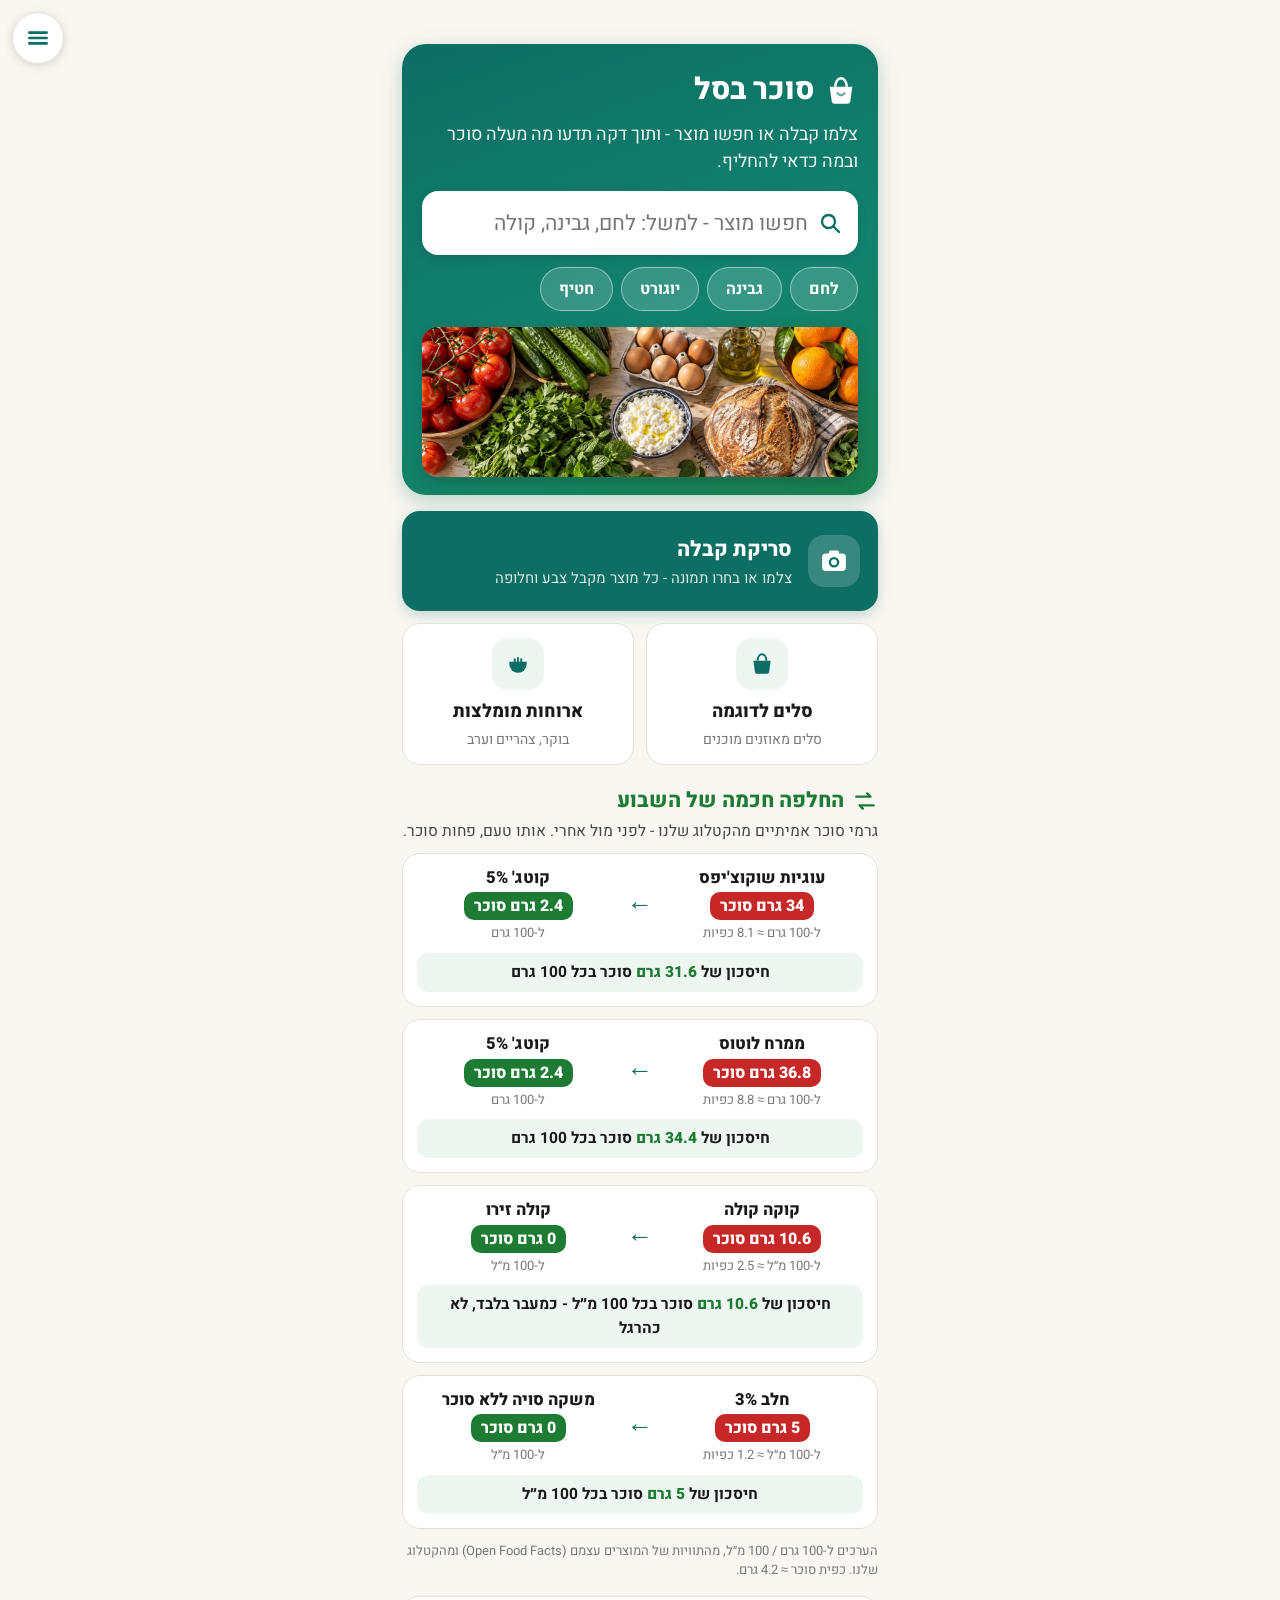
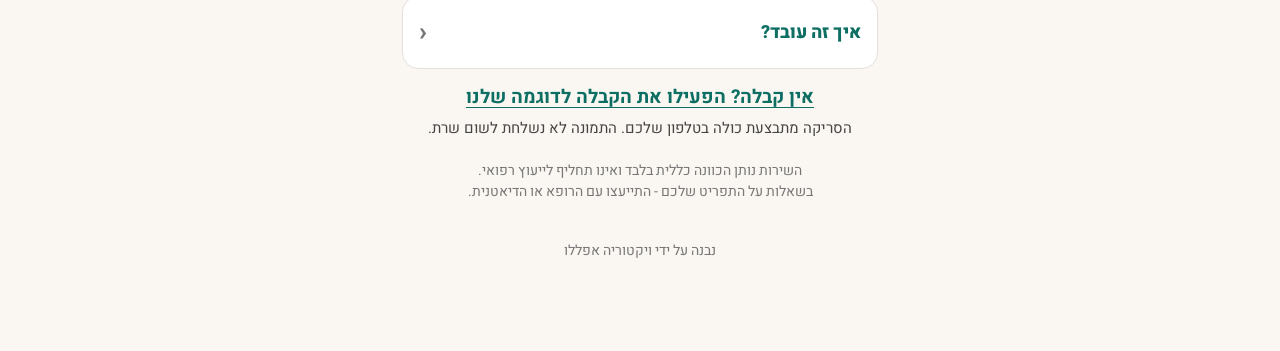
==== docs/index.html @ cdd631e5 "הרחבת קטגוריית יוגורט: 28 מוצרים חדשים, שדרוג 18 רשומות גנריות, תיקון הפניות חלופות גבינה" ====
<!DOCTYPE html>
<html lang="he" dir="rtl">
<head>
<meta charset="utf-8">
<meta name="viewport" content="width=device-width, initial-scale=1">
<title>סוכר בסל - צלמו קבלה, דעו מה אדום</title>
<meta name="description" content="מצלמים קבלה מהסופר וכל מוצר מקבל דירוג ירוק/צהוב/אדום לסוכרתיים, עם חלופות, מחירים ומקומות קנייה. הכוונה כללית - לא ייעוץ רפואי.">
<link rel="preconnect" href="https://fonts.googleapis.com">
<link rel="preconnect" href="https://fonts.gstatic.com" crossorigin>
<link href="https://fonts.googleapis.com/css2?family=Heebo:wght@400;500;700;800&display=swap" rel="stylesheet">
<link rel="stylesheet" href="styles.css?v=3">
</head><body>

<!-- ===== תפריט צד ===== -->
<button id="btnMenu" class="menu-fab" aria-label="פתיחת תפריט">
  <svg width="26" height="26" viewBox="0 0 24 24" fill="none"><path d="M4 7h16M4 12h16M4 17h16" stroke="#0D6E63" stroke-width="2.4" stroke-linecap="round"/></svg>
</button>
<div id="drawerOverlay" class="drawer-overlay" hidden></div>
<nav id="drawer" class="drawer" aria-label="תפריט" hidden>
  <div class="drawer-title">סוכר בסל</div>
  <a href="#" class="drawer-link" data-nav="home">
    <svg width="26" height="26" viewBox="0 0 24 24" fill="none"><rect x="2.5" y="6" width="19" height="14" rx="3" fill="#0D6E63"/><circle cx="12" cy="13" r="4.2" fill="#fff"/><circle cx="12" cy="13" r="2.4" fill="#0D6E63"/></svg>
    <span>סריקת קבלה<small>המסך הראשי</small></span>
  </a>
  <a href="#search" class="drawer-link" data-nav="search">
    <svg width="26" height="26" viewBox="0 0 24 24" fill="none"><circle cx="10.5" cy="10.5" r="6.5" stroke="#0D6E63" stroke-width="2.4"/><path d="M15.5 15.5 21 21" stroke="#0D6E63" stroke-width="2.4" stroke-linecap="round"/></svg>
    <span>חיפוש מוצר<small>כל 656 המוצרים, בלי קבלה</small></span>
  </a>
  <a href="#meals" class="drawer-link" data-nav="meals">
    <svg width="26" height="26" viewBox="0 0 24 24" fill="none"><path d="M4 10h16v2a8 8 0 0 1-16 0v-2z" fill="#0D6E63"/><path d="M9 10V7.5M12 10V6.5M15 10V7.5" stroke="#0D6E63" stroke-width="1.8" stroke-linecap="round"/></svg>
    <span>ארוחות מומלצות<small>בוקר, צהריים, ערב ונשנושים</small></span>
  </a>
  <a href="#baskets" class="drawer-link" data-nav="baskets">
    <svg width="26" height="26" viewBox="0 0 24 24" fill="none"><path d="M4 9h16l-1.5 10.5a2 2 0 0 1-2 1.5h-9a2 2 0 0 1-2-1.5L4 9z" fill="#0D6E63"/><path d="M8 9c0-3.5 1.8-6 4-6s4 2.5 4 6" stroke="#0D6E63" stroke-width="1.8" fill="none"/></svg>
    <span>סלים לדוגמה<small>סלים מאוזנים מוכנים</small></span>
  </a>
</nav>

<!-- ===== מסך בית ===== -->
<section id="view-home" class="view active">
  <div class="wrap">
    <div class="hero-b">
      <div class="logo logo-b"><svg width="34" height="34" viewBox="0 0 24 24" fill="none"><path d="M4 9h16l-1.5 10.5a2 2 0 0 1-2 1.5h-9a2 2 0 0 1-2-1.5L4 9z" fill="#fff"/><path d="M8 9c0-3.5 1.8-6 4-6s4 2.5 4 6" stroke="#fff" stroke-width="1.8" fill="none"/><path d="M9.5 13.5c.8 1 1.7 1.5 2.5 1.5s1.7-.5 2.5-1.5" stroke="rgba(13,110,99,.6)" stroke-width="1.6" fill="none" stroke-linecap="round"/></svg> סוכר בסל</div>
      <p class="tagline-b">צלמו קבלה או חפשו מוצר - ותוך דקה תדעו מה מעלה סוכר ובמה כדאי להחליף.</p>
      <div class="search-b">
        <svg width="24" height="24" viewBox="0 0 24 24" fill="none"><circle cx="10.5" cy="10.5" r="6.5" stroke="#0D6E63" stroke-width="2.4"/><path d="M15.5 15.5 21 21" stroke="#0D6E63" stroke-width="2.4" stroke-linecap="round"/></svg>
        <input class="home-search-input" data-home-search type="search" inputmode="search" autocomplete="off" placeholder="חפשו מוצר - למשל: לחם, גבינה, קולה" aria-label="חיפוש מוצר">
      </div>
      <div class="chips chips-b">
        <button class="chip-q" data-search-chip="לחם">לחם</button>
        <button class="chip-q" data-search-chip="גבינה">גבינה</button>
        <button class="chip-q" data-search-chip="יוגורט">יוגורט</button>
        <button class="chip-q" data-search-chip="חטיף">חטיף</button>
      </div>
          <img class="hero-photo" src="hero-food.jpg" alt="ירקות, פירות ומוצרים טריים על שולחן בהיר">
    </div>

    <div class="grid-c">
      <button id="btnCamera" class="cell-c cell-green cell-wide">
        <span class="cell-ic"><svg width="30" height="30" viewBox="0 0 24 24" fill="none"><rect x="2.5" y="6" width="19" height="14" rx="3" fill="#fff"/><circle cx="12" cy="13" r="4.2" fill="#0D6E63"/><circle cx="12" cy="13" r="2.4" fill="#fff"/><rect x="8" y="3.5" width="8" height="3.4" rx="1.2" fill="#fff"/></svg></span>
        <span class="cell-wide-txt"><b>סריקת קבלה</b><small>צלמו או בחרו תמונה - כל מוצר מקבל צבע וחלופה</small></span>
      </button>
      <input type="file" id="fileImage" accept="image/*" hidden>
      <a href="#baskets" class="cell-c">
        <span class="cell-ic cell-ic-soft"><svg width="26" height="26" viewBox="0 0 24 24" fill="none"><path d="M4 9h16l-1.5 10.5a2 2 0 0 1-2 1.5h-9a2 2 0 0 1-2-1.5L4 9z" fill="#0D6E63"/><path d="M8 9c0-3.5 1.8-6 4-6s4 2.5 4 6" stroke="#0D6E63" stroke-width="1.8" fill="none"/></svg></span>
        <b>סלים לדוגמה</b>
        <small>סלים מאוזנים מוכנים</small>
      </a>
      <a href="#meals" class="cell-c">
        <span class="cell-ic cell-ic-soft"><svg width="26" height="26" viewBox="0 0 24 24" fill="none"><path d="M4 10h16v2a8 8 0 0 1-16 0v-2z" fill="#0D6E63"/><path d="M9 10V7.5M12 10V6.5M15 10V7.5" stroke="#0D6E63" stroke-width="1.8" stroke-linecap="round"/></svg></span>
        <b>ארוחות מומלצות</b>
        <small>בוקר, צהריים וערב</small>
      </a>
    </div>


    <section class="sw-home" aria-label="החלפות חכמות">
      <div class="sw-home-head">
        <div class="sw-home-title">
          <svg width="26" height="26" viewBox="0 0 24 24" fill="none"><path d="M4 8h13l-3-3M20 16H7l3 3" stroke="#1E7B34" stroke-width="2.2" stroke-linecap="round" stroke-linejoin="round"/></svg>
          החלפה חכמה של השבוע
        </div>
        <p class="sw-home-sub">גרמי סוכר אמיתיים מהקטלוג שלנו - לפני מול אחרי. אותו טעם, פחות סוכר.</p>
      </div>
      <div id="homeSwapsList"></div>
      <p class="sw-home-src">הערכים ל-100 גרם / 100 מ״ל, מהתוויות של המוצרים עצמם (Open Food Facts) ומהקטלוג שלנו. כפית סוכר ≈ 4.2 גרם.</p>
    </section>

    <details class="how-c">
      <summary>איך זה עובד? <span class="how-chev">‹</span></summary>
      <div class="how-body">
        <div class="st-row"><span class="st-num">1</span><p>מצלמים את הקבלה מהסופר (או בוחרים תמונה מהגלריה)</p></div>
        <div class="st-row"><span class="st-num">2</span><p>כל מוצר מקבל צבע: ירוק, צהוב או אדום</p></div>
        <div class="st-row"><span class="st-num">3</span><p>לכל מוצר אדום - חלופה בריאה, המחיר ואיפה קונים</p></div>
        <button id="btnPdf" class="pdf-link">אפשר גם להעלות קבלה כקובץ PDF</button>
        <input type="file" id="filePdf" accept="application/pdf" hidden>
      </div>
    </details>

    <div class="basket-link"><a href="#" id="btnSample">אין קבלה? הפעילו את הקבלה לדוגמה שלנו</a></div>
    <p class="privacy">הסריקה מתבצעת כולה בטלפון שלכם. התמונה לא נשלחת לשום שרת.</p>
    <p class="disclaimer">השירות נותן הכוונה כללית בלבד ואינו תחליף לייעוץ רפואי.<br>בשאלות על התפריט שלכם - התייעצו עם הרופא או הדיאטנית.</p>
  </div>
</section>

<!-- ===== מסך סריקה ===== -->
<section id="view-scan" class="view">
  <div class="topbar">סוכר בסל</div>
  <div class="scan-box">
    <div class="spinner" id="spinner"></div>
    <p id="scanStatus" class="scan-status">מתכוננים...</p>
  </div>
</section>

<!-- ===== מסך תוצאות ===== -->
<section id="view-results" class="view">
  <div class="topbar">
    <svg width="26" height="26" viewBox="0 0 24 24" fill="none"><rect x="5" y="2.5" width="14" height="19" rx="2" fill="#fff"/><line x1="8.5" y1="7.5" x2="15.5" y2="7.5" stroke="#0D6E63" stroke-width="1.6" stroke-linecap="round"/><line x1="8.5" y1="11" x2="15.5" y2="11" stroke="#0D6E63" stroke-width="1.6" stroke-linecap="round"/><line x1="8.5" y1="14.5" x2="13" y2="14.5" stroke="#0D6E63" stroke-width="1.6" stroke-linecap="round"/></svg>
    הסל שלכם בדקה
  </div>
  <div id="scanQuality"></div><div class="summary" id="summaryChips"></div>
  <div class="list" id="resultsList"></div>
  <div class="quotas" id="quotas"></div>
  <div class="list-pad"></div>
  <div class="sticky">
    <button class="share" id="btnShare">
      <svg width="24" height="24" viewBox="0 0 24 24" fill="none"><path d="M12 2.5a9.5 9.5 0 0 0-8.2 14.3L2.5 21.5l4.9-1.3A9.5 9.5 0 1 0 12 2.5z" fill="#fff"/><path d="M8.8 7.8c.3 0 .5.1.7.5l.9 2c.1.3.1.6-.1.8l-.6.7c-.1.2-.2.4 0 .6.5.9 1.7 2 2.7 2.5.2.1.4.1.6-.1l.7-.7c.2-.2.5-.2.8-.1l2 1c.4.2.5.4.5.6 0 1.2-1 2.1-2 2.1-3.6 0-8.2-4.4-8.2-8 0-1 .9-2 2-1.9z" fill="#1E7B34"/></svg>
      שלחו את ההחלפות לוואטסאפ
    </button>
    <button class="ghost" id="btnAgain">סרקו קבלה נוספת</button>
    <div class="mini-disc">הכוונה כללית - לא ייעוץ רפואי</div>
  </div>
</section>

<!-- ===== מסך חיפוש מוצר ===== -->
<section id="view-search" class="view">
  <div class="topbar">
    <svg width="26" height="26" viewBox="0 0 24 24" fill="none"><circle cx="10.5" cy="10.5" r="6.5" stroke="#fff" stroke-width="2.4"/><path d="M15.5 15.5 21 21" stroke="#fff" stroke-width="2.4" stroke-linecap="round"/></svg>
    חיפוש מוצר
  </div>
  <p class="baskets-intro">חפשו כל מוצר מהקטלוג המלא שלנו - 684 מוצרים - בלי צורך בקבלה. לחיצה על מוצר מציגה את הכל: ערכים תזונתיים, תוויות אדומות, מדד גליקמי, כפיות סוכר וחלופות מדורגות.</p>
  <div class="search-box">
    <input id="searchInput" class="search-input" type="search" inputmode="search" autocomplete="off" placeholder="כתבו שם מוצר, למשל: קולה, לחם, גבינה..." aria-label="חיפוש מוצר">
  </div>
  <div id="searchHint" class="search-hint"></div>
  <div class="list" id="searchResults"></div>
  <div id="searchCard" class="list"></div>
  <div class="list-pad"></div>
  <div class="sticky">
    <button class="ghost" id="btnHomeSearch">חזרה למסך הראשי</button>
    <div class="mini-disc">הכוונה כללית - לא ייעוץ רפואי</div>
  </div>
</section>

<!-- ===== מסך סלים לדוגמה ===== -->
<section id="view-baskets" class="view">
  <div class="topbar">
    <svg width="26" height="26" viewBox="0 0 24 24" fill="none"><path d="M4 9h16l-1.5 10.5a2 2 0 0 1-2 1.5h-9a2 2 0 0 1-2-1.5L4 9z" fill="#fff"/><path d="M8 9c0-3.5 1.8-6 4-6s4 2.5 4 6" stroke="#fff" stroke-width="1.8" fill="none"/></svg>
    סלים לדוגמה
  </div>
  <p class="baskets-intro">סלים מוכנים ומאוזנים לסוכרתיים - עם רשימת מצרכים, מחיר אמיתי לכל רכיב מתומחר, ומחיר למנה.</p>
  <div id="basketsList"></div>
  <div class="list-pad"></div>
  <div class="sticky">
    <button class="ghost" id="btnHome">חזרה למסך הראשי</button>
    <div class="mini-disc">הכוונה כללית - לא ייעוץ רפואי</div>
  </div>
</section>

<!-- ===== מסך ארוחות מומלצות ===== -->
<section id="view-meals" class="view">
  <div class="topbar">
    <svg width="26" height="26" viewBox="0 0 24 24" fill="none"><path d="M4 10h16v2a8 8 0 0 1-16 0v-2z" fill="#fff"/><path d="M9 10V7.5M12 10V6.5M15 10V7.5" stroke="#fff" stroke-width="1.8" stroke-linecap="round"/></svg>
    ארוחות מומלצות
  </div>
  <p class="baskets-intro">ארוחות מאוזנות לסוכרתיים, מורכבות רק ממוצרים בדירוג ירוק בקטלוג שלנו - חלבון, סיבים ומדד גליקמי נמוך. המחיר לכל רכיב מחושב יחסית לכמות במנה (למשל 2 ביצים מתוך 18) מתוך מחיר האריזה היומי.</p>
  <div id="profileBox"></div>
  <div id="mealsList"></div>
  <div class="list-pad"></div>
  <div class="sticky">
    <button class="ghost" id="btnHomeMeals">חזרה למסך הראשי</button>
    <div class="mini-disc">הכוונה כללית - לא ייעוץ רפואי</div>
  </div>
</section>

<footer class="credit">נבנה על ידי ויקטוריה אפללו</footer>
<script src="app.js?v=10"></script>
</body>
</html>
---- docs/styles.css ----
/* סוכר בסל - שפת עיצוב לקהל 50-75: גופן גדול, ניגודיות גבוהה, פעולה אחת ברורה */
* { margin:0; padding:0; box-sizing:border-box; }
:root {
  --bg:#FAF7F2; --ink:#1A1A1A; --ink2:#444; --ink3:#777;
  --primary:#0D6E63; --green:#1E7B34; --amber:#B45309; --red:#C62828;
  --card:#fff; --line:#E5E0D8; --soft-green:#EDF6F0; --soft-head:#F2EDE4;
}
body { font-family:'Heebo', Arial, sans-serif; background:var(--bg); color:var(--ink); font-size:18px; line-height:1.5; }
.view { display:none; min-height:100dvh; }
.view.active { display:block; }
.wrap { max-width:520px; margin:0 auto; padding:28px 22px 24px; display:flex; flex-direction:column; min-height:100dvh; }
.logo { font-size:30px; font-weight:800; color:var(--primary); display:flex; align-items:center; gap:10px; }
.tagline { font-size:19px; color:var(--ink2); margin-top:8px; line-height:1.5; }
.hero { flex:1; display:flex; flex-direction:column; justify-content:center; gap:16px; padding:22px 0; }
button { cursor:pointer; }
.cta-main { background:var(--primary); color:#fff; border:none; border-radius:16px; min-height:76px; font-size:24px; font-weight:800; font-family:inherit; display:flex; align-items:center; justify-content:center; gap:12px; width:100%; }
.cta-sub { background:#fff; color:var(--primary); border:2.5px solid var(--primary); border-radius:16px; min-height:64px; font-size:20px; font-weight:700; font-family:inherit; width:100%; }
.steps { background:var(--card); border:1.5px solid var(--line); border-radius:16px; padding:18px 18px 6px; margin-top:6px; }
.step { display:flex; align-items:center; gap:14px; margin-bottom:16px; }
.num { flex:none; width:40px; height:40px; border-radius:50%; background:var(--primary); color:#fff; font-size:20px; font-weight:800; display:flex; align-items:center; justify-content:center; }
.step p { font-size:18px; font-weight:500; line-height:1.4; }
.basket-link { margin-top:14px; text-align:center; }
.basket-link a { color:var(--primary); font-size:19px; font-weight:700; text-decoration:underline; text-underline-offset:4px; }
.privacy { text-align:center; font-size:15px; color:var(--ink2); margin-top:6px; }
.disclaimer { margin-top:auto; padding-top:20px; font-size:14px; color:var(--ink3); text-align:center; line-height:1.5; }
.credit { text-align:center; font-size:14px; color:var(--ink3); padding:14px 0 90px; }

/* topbar */
.topbar { background:var(--primary); color:#fff; padding:16px 20px; font-size:22px; font-weight:800; display:flex; align-items:center; gap:10px; position:sticky; top:0; z-index:5; }

/* scan */
.scan-box { max-width:520px; margin:60px auto; padding:0 22px; text-align:center; }
.spinner { width:56px; height:56px; border:6px solid var(--line); border-top-color:var(--primary); border-radius:50%; margin:0 auto 18px; animation:spin 1s linear infinite; }
.spinner.hidden { display:none; }
@keyframes spin { to { transform:rotate(360deg); } }
.scan-status { font-size:20px; font-weight:700; color:var(--ink2); line-height:1.6; }

/* results */
.summary { display:flex; gap:8px; padding:14px 16px 4px; max-width:520px; margin:0 auto; }
.chip { flex:1; border-radius:12px; padding:10px 4px; text-align:center; font-weight:800; font-size:17px; color:#fff; }
.chip small { display:block; font-size:14px; font-weight:500; margin-top:2px; }
.chip.g { background:var(--green); } .chip.y { background:var(--amber); } .chip.r { background:var(--red); }
.list { padding:10px 14px 0; max-width:520px; margin:0 auto; }
.list-pad { height:150px; }
.item { background:var(--card); border:1.5px solid var(--line); border-radius:14px; padding:14px; margin-bottom:10px; }
.item-head { display:flex; align-items:center; gap:10px; }
.badge { flex:none; width:34px; height:34px; border-radius:50%; display:flex; align-items:center; justify-content:center; font-size:18px; color:#fff; font-weight:800; }
.badge.g { background:var(--green); } .badge.y { background:var(--amber); } .badge.r { background:var(--red); } .badge.n { background:var(--ink3); }
.name { font-size:19px; font-weight:700; flex:1; }
.why { font-size:16px; color:var(--ink2); line-height:1.5; margin-top:6px; padding-right:44px; }
.est { display:inline-block; font-size:13px; color:var(--ink3); border:1px solid var(--line); border-radius:8px; padding:1px 8px; margin-right:8px; }
.swap { background:var(--soft-green); border:1.5px solid var(--green); border-radius:12px; margin-top:10px; padding:12px; }
.swap-title { font-size:17px; font-weight:800; color:var(--green); display:flex; align-items:center; gap:7px; }
.swap-body { font-size:16px; line-height:1.55; margin-top:6px; }
.swap-body b { font-weight:800; }
.where { font-size:15px; color:var(--ink2); margin-top:2px; }
.unmatched { background:var(--card); border:1.5px dashed var(--line); border-radius:14px; padding:14px; margin-bottom:10px; font-size:16px; color:var(--ink2); }
.unmatched summary { font-weight:700; cursor:pointer; font-size:17px; }

/* quotas */
.quotas { max-width:520px; margin:6px auto 0; padding:0 14px; }
.quotas h2 { font-size:20px; font-weight:800; margin:10px 0; }
.quota { background:var(--card); border:1.5px solid var(--line); border-radius:14px; padding:12px 14px; margin-bottom:10px; }
.quota .q-title { font-size:17px; font-weight:800; }
.quota .q-val { font-size:17px; color:var(--primary); font-weight:700; margin-top:2px; }
.quota .q-src { font-size:13px; color:var(--ink3); margin-top:2px; }
.quotas .q-note { font-size:14px; color:var(--ink3); margin-top:4px; }

/* sticky */
.sticky { position:fixed; bottom:0; right:0; left:0; max-width:520px; margin:0 auto; background:var(--bg); padding:12px 14px; border-top:1.5px solid var(--line); z-index:10; }
.share { background:var(--green); color:#fff; border:none; border-radius:14px; min-height:60px; width:100%; font-size:20px; font-weight:800; font-family:inherit; display:flex; align-items:center; justify-content:center; gap:10px; }
.ghost { background:none; border:none; color:var(--primary); font-size:17px; font-weight:700; font-family:inherit; width:100%; min-height:48px; margin-top:4px; text-decoration:underline; text-underline-offset:3px; }
.mini-disc { text-align:center; font-size:13px; color:var(--ink3); margin-top:6px; }

/* baskets */
.baskets-intro { max-width:520px; margin:0 auto; padding:14px 16px 0; font-size:17px; color:var(--ink2); line-height:1.55; }
#basketsList { padding:10px 14px 0; max-width:520px; margin:0 auto; }
.basket { background:var(--card); border:1.5px solid var(--line); border-radius:14px; margin-bottom:12px; overflow:hidden; }
.basket-head { width:100%; background:none; border:none; font-family:inherit; display:flex; align-items:center; gap:12px; padding:16px 14px; text-align:right; min-height:64px; }
.basket-head .b-title { flex:1; }
.basket-head .b-title b { font-size:19px; font-weight:800; display:block; }
.basket-head .b-title span { font-size:15px; color:var(--ink2); }
.basket-head .chev { font-size:22px; color:var(--ink3); transition:transform .15s; }
.basket.open .chev { transform:rotate(180deg); }
.basket-body { display:none; padding:0 14px 14px; }
.basket.open .basket-body { display:block; }
.b-table { border:1.5px solid var(--line); border-radius:12px; overflow:hidden; margin-top:6px; }
.b-row { display:flex; justify-content:space-between; gap:8px; padding:10px 12px; font-size:16px; border-bottom:1px solid #EFEAE2; }
.b-row:last-child { border-bottom:none; }
.b-row .p { font-weight:700; white-space:nowrap; }
.b-row.head { background:var(--soft-head); font-weight:800; font-size:15px; color:var(--primary); }
.b-row.free .p { font-weight:400; color:var(--ink3); font-size:14px; }
.b-row.total { background:var(--soft-green); font-weight:800; font-size:17px; }
.b-chains { margin-top:10px; border:1.5px solid var(--line); border-radius:12px; padding:10px 12px; }
.b-chains h3 { font-size:16px; font-weight:800; margin-bottom:6px; }
.b-chain-row { display:flex; justify-content:space-between; font-size:16px; padding:4px 0; }
.b-chain-row.best { color:var(--green); font-weight:800; }
.b-share { margin-top:10px; width:100%; background:var(--primary); color:#fff; border:none; border-radius:12px; min-height:52px; font-size:18px; font-weight:800; font-family:inherit; }
.b-note { font-size:13px; color:var(--ink3); margin-top:8px; }

/* תמונות מוצרים */
.pimg { width:54px; height:54px; object-fit:contain; border-radius:10px; background:#fff; border:1px solid var(--line); flex-shrink:0; }
.swap-body { display:flex; align-items:center; gap:10px; }
.swap-body .swap-img { width:48px; height:48px; }
.swap-body .swap-txt { flex:1; }

/* תפריט צד */
.menu-fab { position:fixed; top:12px; left:12px; z-index:60; width:52px; height:52px; border-radius:50%; background:#fff; border:1.5px solid var(--line); box-shadow:0 2px 10px rgba(0,0,0,.14); display:flex; align-items:center; justify-content:center; }
.drawer-overlay { position:fixed; inset:0; background:rgba(0,0,0,.35); z-index:70; }
.drawer { position:fixed; top:0; right:0; bottom:0; width:min(80vw,330px); background:var(--card); z-index:80; box-shadow:-4px 0 18px rgba(0,0,0,.18); padding:14px 0; overflow-y:auto; }
.drawer-title { font-size:22px; font-weight:800; color:var(--primary); padding:10px 22px 14px; border-bottom:1.5px solid var(--line); margin-bottom:8px; }
.drawer-link { display:flex; align-items:center; gap:14px; min-height:56px; padding:8px 22px; font-size:19px; font-weight:700; color:var(--ink); text-decoration:none; }
.drawer-link:active, .drawer-link:hover { background:var(--soft-green); }
.drawer-link span { display:flex; flex-direction:column; line-height:1.3; }
.drawer-link small { font-size:14px; font-weight:500; color:var(--ink3); }
.drawer-link svg { flex:none; }

/* ארוחות מומלצות */
.meal-slot { font-size:21px; font-weight:800; color:var(--primary); margin:20px 0 10px; padding:0 4px; }
.meal-card { background:var(--card); border:1.5px solid var(--line); border-radius:14px; padding:14px; margin-bottom:12px; }
.meal-head { display:flex; align-items:center; justify-content:space-between; gap:10px; }
.meal-name { font-size:19px; font-weight:800; }
.meal-total { font-size:19px; font-weight:800; color:var(--green); white-space:nowrap; }
.meal-note { font-size:15px; color:var(--ink3); margin:4px 0 10px; line-height:1.45; }
.meal-items { display:flex; flex-direction:column; gap:8px; }
.meal-item { display:flex; align-items:center; gap:10px; font-size:16.5px; }
.meal-item .mi-img { width:42px; height:42px; object-fit:contain; border-radius:8px; background:#fff; border:1px solid var(--line); flex:none; }
.meal-item .mi-name { flex:1; }
.meal-item .mi-price { font-weight:700; white-space:nowrap; }
.meal-badge { display:inline-flex; align-items:center; gap:6px; background:var(--soft-green); color:var(--green); border-radius:10px; font-size:13.5px; font-weight:700; padding:3px 10px; margin-top:10px; }

/* פרופיל תזונתי */
.profile-card { background:var(--card); border:1.5px solid var(--line); border-radius:14px; padding:16px; margin-bottom:16px; }
.profile-card h2 { font-size:20px; font-weight:800; color:var(--primary); margin-bottom:6px; }
.profile-card .p-sub { font-size:15px; color:var(--ink3); margin-bottom:12px; line-height:1.45; }
.p-field { margin-bottom:14px; }
.p-label { display:block; font-size:17px; font-weight:700; margin-bottom:8px; }
.p-chips { display:flex; gap:10px; }
.p-chip { flex:1; min-height:52px; border:2px solid var(--line); border-radius:12px; background:#fff; font-size:17px; font-weight:700; font-family:inherit; color:var(--ink2); }
.p-chip.on { border-color:var(--primary); color:var(--primary); background:var(--soft-green); }
.p-weight { display:flex; align-items:center; gap:10px; }
.p-weight input { width:110px; min-height:52px; font-size:20px; font-weight:700; text-align:center; border:2px solid var(--line); border-radius:12px; font-family:inherit; }
.p-weight span { font-size:17px; color:var(--ink2); }
.p-save { width:100%; min-height:56px; background:var(--primary); color:#fff; border:none; border-radius:14px; font-size:19px; font-weight:800; font-family:inherit; }
.p-targets { display:flex; flex-direction:column; gap:8px; margin-top:4px; }
.p-target { display:flex; align-items:center; gap:10px; font-size:17px; }
.p-target b { font-weight:800; color:var(--primary); }
.p-target .t-dot { width:10px; height:10px; border-radius:50%; background:var(--primary); flex:none; }
.p-ckd { font-size:14px; color:var(--amber); font-weight:700; margin-top:10px; line-height:1.4; }
.p-edit { margin-top:10px; background:none; border:none; color:var(--primary); font-size:16px; font-weight:700; text-decoration:underline; font-family:inherit; min-height:44px; }
.p-sources { margin-top:12px; font-size:14px; color:var(--ink3); }
.p-sources summary { font-weight:700; color:var(--primary); min-height:44px; display:flex; align-items:center; }
.p-sources li { margin-bottom:8px; line-height:1.45; }
.p-sources a { color:var(--primary); word-break:break-all; }
.mi-qty { display:block; font-size:13.5px; color:var(--ink3); font-weight:500; }
.meal-macros { display:flex; flex-wrap:wrap; gap:8px; margin:10px 0; }
.meal-macros .macro { background:var(--soft-head); border-radius:10px; font-size:14px; font-weight:700; color:var(--ink2); padding:4px 10px; }
.meal-macros .macro.target { background:var(--soft-green); color:var(--green); }
.meal-macros .macro.target.ok { background:#DFF0E4; }
.chip.total-chip { background:#0D6E63; color:#fff; }
.chip.total-chip small { color:rgba(255,255,255,.85); }
.quality-note { background:#FDF3E3; border:1.5px solid #E0A93E; color:#7A5410; border-radius:12px; padding:12px 16px; font-size:16px; line-height:1.5; margin:8px 0 12px; }

/* ===== ערכים תזונתיים + דירוג חלופות (ספט׳ 2026) ===== */
.nutri { background:#fff; border:1.5px solid var(--line); border-radius:12px; margin-top:10px; padding:10px 12px; }
.nutri-gi { margin-bottom:8px; }
.gi-chip { display:inline-block; border-radius:10px; font-size:15px; font-weight:800; padding:4px 12px; color:#fff; }
.gi-chip.g { background:var(--green); } .gi-chip.y { background:var(--amber); } .gi-chip.r { background:var(--red); }
.ngrid { display:grid; grid-template-columns:repeat(auto-fill, minmax(82px, 1fr)); gap:6px; }
.ncell { background:var(--bg, #FAF7F2); border-radius:10px; text-align:center; padding:7px 2px; }
.ncell b { display:block; font-size:17px; }
.ncell small { font-size:12.5px; color:var(--ink3); }
.ncell.r { background:#FDECEA; } .ncell.r b { color:var(--red); }
.portion { margin-top:8px; font-size:16px; font-weight:700; color:var(--ink); }
.moh { margin-top:8px; display:flex; flex-wrap:wrap; align-items:center; gap:6px; }
.moh-chip { border-radius:10px; font-size:14.5px; font-weight:800; padding:4px 10px; }
.moh-chip.red { background:var(--red); color:#fff; }
.moh-chip.ok { background:var(--soft-green); color:var(--green); border:1.5px solid var(--green); }
.moh-src { font-size:12.5px; color:var(--ink3); }
.nutri-src { margin-top:6px; font-size:12.5px; color:var(--ink3); }
.swap-why { margin:4px 0 2px; display:flex; flex-direction:column; gap:3px; }
.sw-pro { font-size:14.5px; font-weight:700; color:var(--green); }
.sw-con { font-size:14.5px; font-weight:700; color:var(--amber); }
.sw-note { font-size:14px; color:var(--ink3); }
.how { margin-top:14px; background:#fff; border:1.5px solid var(--line); border-radius:12px; padding:10px 12px; }
.how summary { font-size:16px; font-weight:800; cursor:pointer; color:var(--primary); }
.how-list { margin:10px 0 0; padding-right:18px; font-size:14.5px; line-height:1.6; color:var(--ink2); }
.how-list li { margin-bottom:6px; }
.how-links { margin-top:8px; font-size:13.5px; line-height:1.9; }
.how-links a { color:var(--primary); }

/* ===== חיפוש מוצר ===== */
.search-box { max-width:520px; margin:0 auto; padding:4px 14px 2px; }
.search-input { width:100%; font-family:inherit; font-size:20px; padding:16px 18px; border:2px solid var(--line); border-radius:16px; background:#fff; color:var(--ink); }
.search-input:focus { outline:3px solid rgba(13,110,99,.3); border-color:var(--primary); }
.search-hint { max-width:520px; margin:0 auto; padding:8px 20px 2px; color:var(--ink3); font-size:15px; min-height:24px; }
.search-row { display:flex; align-items:center; gap:10px; width:100%; text-align:right; background:var(--card); border:1.5px solid var(--line); border-radius:14px; padding:12px 14px; margin-bottom:8px; font-family:inherit; font-size:18px; color:var(--ink); }
.search-row:active { background:var(--soft-head); }
.search-row .sr-name { flex:1; font-weight:600; }
.search-row .est { margin-right:0; }
.search-back { background:none; border:none; color:var(--primary); font-family:inherit; font-size:17px; font-weight:700; text-decoration:underline; text-underline-offset:4px; padding:4px 0; }

/* ===== עיצוב בית - אפשרות משולבת: הגיבור הירוק של ב׳ + לוח הפעולות של ג׳ ===== */
.hero-b { background:linear-gradient(160deg, #0D6E63 0%, #12836F 60%, #1E7B34 130%); border-radius:24px; padding:24px 20px 18px; margin-top:16px; box-shadow:0 6px 20px rgba(13,110,99,.28); }
.logo-b { color:#fff; }
.tagline-b { font-size:18px; color:rgba(255,255,255,.92); margin-top:8px; line-height:1.5; }
.search-b { margin-top:16px; background:#fff; border-radius:16px; padding:6px 16px; display:flex; align-items:center; gap:10px; box-shadow:0 3px 10px rgba(0,0,0,.12); }
.search-b svg { flex:none; }
.search-b .home-search-input { flex:1; min-width:0; border:none; font-family:inherit; font-size:21px; color:var(--ink); background:transparent; min-height:52px; }
.search-b .home-search-input:focus { outline:none; }
.chips { display:flex; gap:8px; margin-top:12px; flex-wrap:wrap; }
.chip-q { border-radius:999px; padding:8px 18px; font-family:inherit; font-size:16px; font-weight:700; min-height:44px; }
.chips-b .chip-q { border:1.5px solid rgba(255,255,255,.45); background:rgba(255,255,255,.16); color:#fff; }
.grid-c { display:grid; grid-template-columns:1fr 1fr; gap:12px; margin-top:16px; }
.cell-c { background:#fff; border:1.5px solid var(--line); border-radius:18px; min-height:128px; display:flex; flex-direction:column; align-items:center; justify-content:center; gap:4px; font-family:inherit; text-decoration:none; color:var(--ink); padding:14px 10px; }
.cell-c b { font-size:18px; font-weight:800; }
.cell-c small { font-size:14px; color:var(--ink3); text-align:center; }
.cell-ic { width:52px; height:52px; border-radius:16px; display:flex; align-items:center; justify-content:center; margin-bottom:4px; flex:none; }
.cell-ic-soft { background:var(--soft-green); }
.cell-green { background:var(--primary); border:none; box-shadow:0 4px 14px rgba(13,110,99,.24); }
.cell-green .cell-ic { background:rgba(255,255,255,.18); margin-bottom:0; }
.cell-green b { color:#fff; }
.cell-green small { color:rgba(255,255,255,.85); text-align:right; }
.cell-wide { grid-column:1 / -1; min-height:100px; flex-direction:row; justify-content:flex-start; gap:16px; padding:16px 18px; text-align:right; }
.cell-wide-txt { display:flex; flex-direction:column; gap:2px; }
.cell-wide-txt b { font-size:21px; }
.cell-wide-txt small { font-size:15px; }
.how-c { margin-top:16px; background:#fff; border:1.5px solid var(--line); border-radius:16px; }
.how-c summary { list-style:none; display:flex; align-items:center; justify-content:space-between; padding:16px; font-size:18px; font-weight:800; color:var(--primary); cursor:pointer; min-height:56px; }
.how-c summary::-webkit-details-marker { display:none; }
.how-chev { font-size:26px; color:var(--ink3); transition:transform .15s; }
.how-c[open] .how-chev { transform:rotate(-90deg); }
.how-body { padding:0 16px 14px; }
.st-row { display:flex; align-items:center; gap:12px; margin-bottom:12px; }
.st-row p { font-size:16.5px; font-weight:500; line-height:1.4; }
.st-num { flex:none; width:32px; height:32px; border-radius:50%; background:var(--soft-green); color:var(--primary); font-size:16px; font-weight:800; display:flex; align-items:center; justify-content:center; }
.pdf-link { display:block; margin:4px auto 0; background:none; border:none; color:var(--primary); font-family:inherit; font-size:16px; font-weight:700; text-decoration:underline; text-underline-offset:4px; min-height:44px; }

/* ===== מסך בית: תמונת גיבור חמה + החלפה חכמה של השבוע ===== */
.hero-photo { margin-top:16px; width:100%; height:150px; object-fit:cover; border-radius:16px; box-shadow:0 4px 14px rgba(0,0,0,.18); display:block; }
.sw-home { margin-top:20px; }
.sw-home-head { margin-bottom:10px; }
.sw-home-title { display:flex; align-items:center; gap:8px; font-size:21px; font-weight:800; color:var(--green); }
.sw-home-sub { font-size:15.5px; color:var(--ink2); margin-top:4px; line-height:1.45; }
.sw-card { background:#fff; border:1.5px solid var(--line); border-radius:18px; padding:14px; margin-bottom:12px; }
.sw-sides { display:flex; align-items:center; gap:8px; }
.sw-side { flex:1; display:flex; flex-direction:column; align-items:center; text-align:center; gap:3px; }
.sw-side img { width:64px; height:64px; object-fit:contain; border-radius:12px; background:#fff; border:1px solid var(--line); }
.sw-side b { font-size:16.5px; font-weight:800; line-height:1.3; }
.sw-g { font-size:16px; font-weight:800; border-radius:10px; padding:2px 10px; color:#fff; }
.sw-g.r { background:var(--red); }
.sw-g.g { background:var(--green); }
.sw-side small { font-size:13px; color:var(--ink3); }
.sw-arrow { font-size:26px; font-weight:800; color:var(--primary); flex:none; }
.sw-save { margin-top:10px; background:var(--soft-green); border-radius:12px; padding:8px 12px; font-size:15.5px; font-weight:700; color:var(--ink); text-align:center; }
.sw-save b { color:var(--green); font-weight:800; }
.sw-home-src { font-size:13px; color:var(--ink3); line-height:1.5; margin-top:2px; }
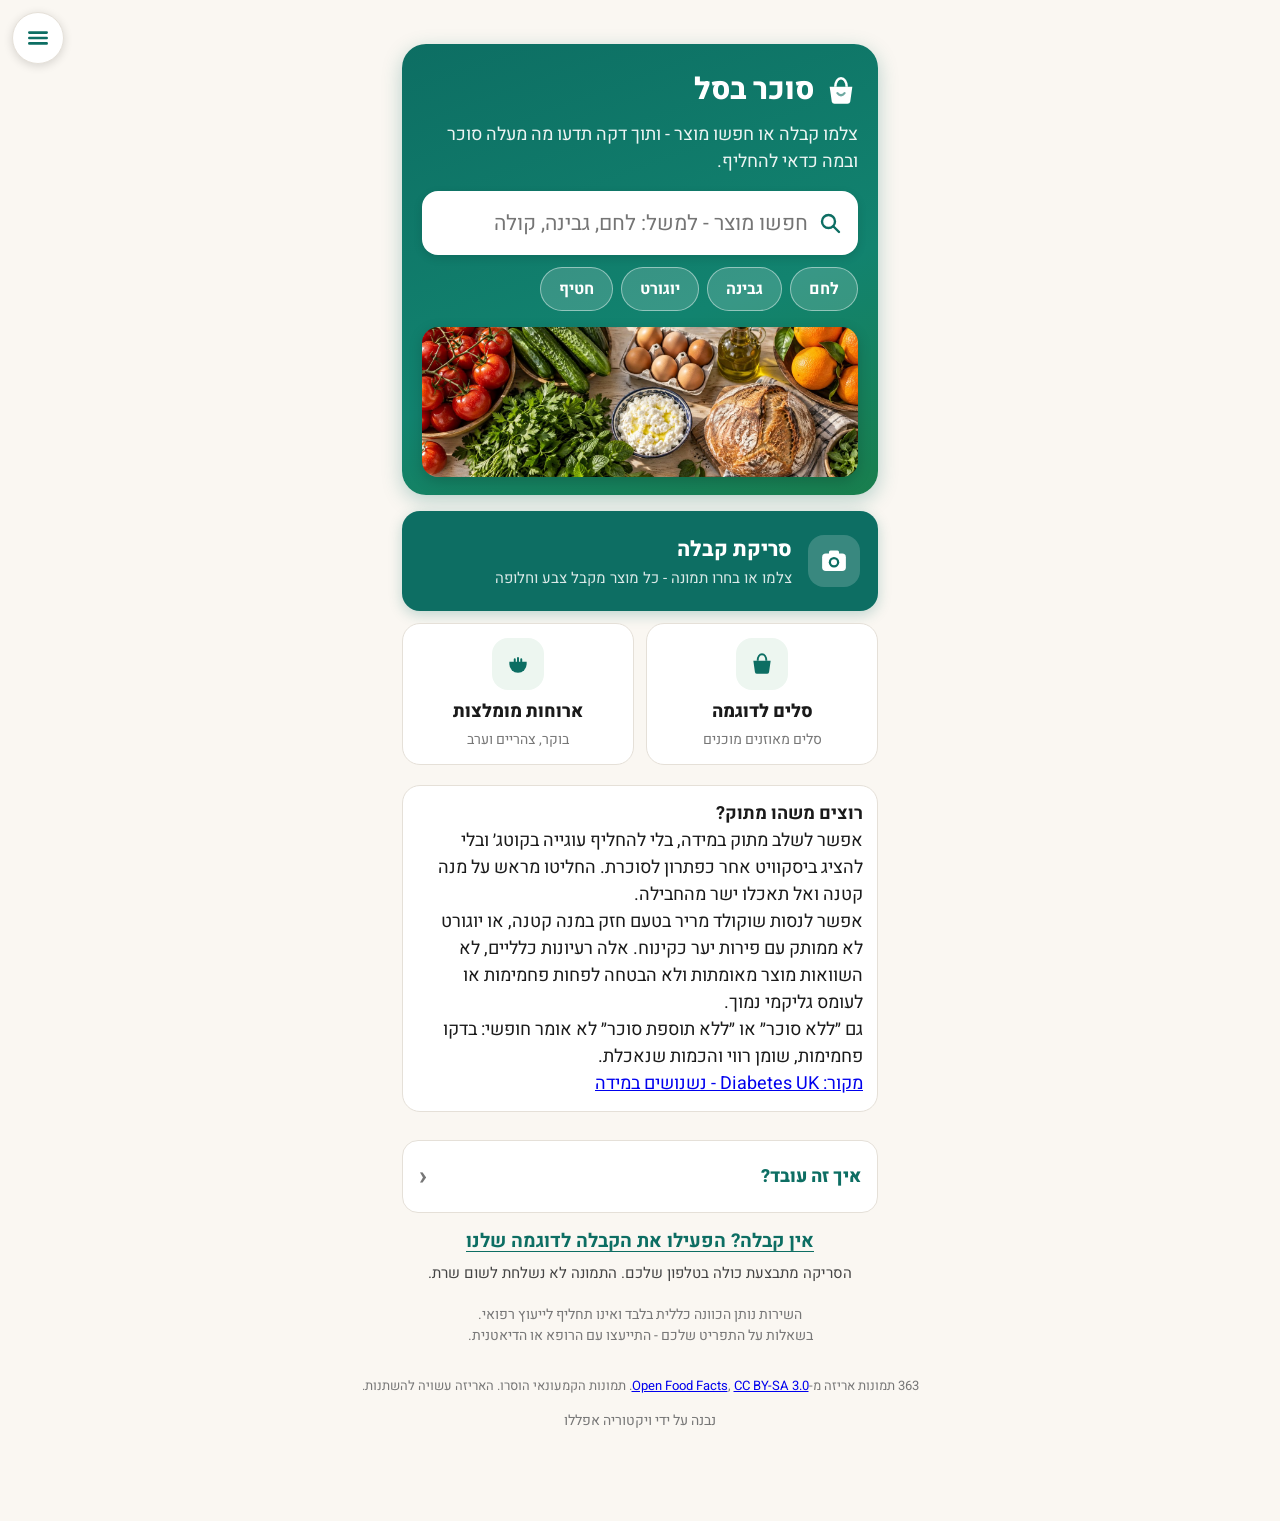
==== commit 3661360a: "Deploy approved safety update without uncleared retailer images" ====
--- a/docs/index.html
+++ b/docs/index.html
@@ -8,7 +8,7 @@
 <link rel="preconnect" href="https://fonts.googleapis.com">
 <link rel="preconnect" href="https://fonts.gstatic.com" crossorigin>
 <link href="https://fonts.googleapis.com/css2?family=Heebo:wght@400;500;700;800&display=swap" rel="stylesheet">
-<link rel="stylesheet" href="styles.css?v=3">
+<link rel="stylesheet" href="styles.css?v=4">
 </head><body>
 
 <!-- ===== תפריט צד ===== -->
@@ -24,7 +24,7 @@
   </a>
   <a href="#search" class="drawer-link" data-nav="search">
     <svg width="26" height="26" viewBox="0 0 24 24" fill="none"><circle cx="10.5" cy="10.5" r="6.5" stroke="#0D6E63" stroke-width="2.4"/><path d="M15.5 15.5 21 21" stroke="#0D6E63" stroke-width="2.4" stroke-linecap="round"/></svg>
-    <span>חיפוש מוצר<small>כל 656 המוצרים, בלי קבלה</small></span>
+    <span>חיפוש מוצר<small>כל 1,226 המוצרים, בלי קבלה</small></span>
   </a>
   <a href="#meals" class="drawer-link" data-nav="meals">
     <svg width="26" height="26" viewBox="0 0 24 24" fill="none"><path d="M4 10h16v2a8 8 0 0 1-16 0v-2z" fill="#0D6E63"/><path d="M9 10V7.5M12 10V6.5M15 10V7.5" stroke="#0D6E63" stroke-width="1.8" stroke-linecap="round"/></svg>
@@ -74,17 +74,7 @@
     </div>
 
 
-    <section class="sw-home" aria-label="החלפות חכמות">
-      <div class="sw-home-head">
-        <div class="sw-home-title">
-          <svg width="26" height="26" viewBox="0 0 24 24" fill="none"><path d="M4 8h13l-3-3M20 16H7l3 3" stroke="#1E7B34" stroke-width="2.2" stroke-linecap="round" stroke-linejoin="round"/></svg>
-          החלפה חכמה של השבוע
-        </div>
-        <p class="sw-home-sub">גרמי סוכר אמיתיים מהקטלוג שלנו - לפני מול אחרי. אותו טעם, פחות סוכר.</p>
-      </div>
-      <div id="homeSwapsList"></div>
-      <p class="sw-home-src">הערכים ל-100 גרם / 100 מ״ל, מהתוויות של המוצרים עצמם (Open Food Facts) ומהקטלוג שלנו. כפית סוכר ≈ 4.2 גרם.</p>
-    </section>
+    <section class="sw-home" aria-label="מתוק במידה"><div id="homeSwapsList"></div></section>
 
     <details class="how-c">
       <summary>איך זה עובד? <span class="how-chev">‹</span></summary>
@@ -138,7 +128,7 @@
     <svg width="26" height="26" viewBox="0 0 24 24" fill="none"><circle cx="10.5" cy="10.5" r="6.5" stroke="#fff" stroke-width="2.4"/><path d="M15.5 15.5 21 21" stroke="#fff" stroke-width="2.4" stroke-linecap="round"/></svg>
     חיפוש מוצר
   </div>
-  <p class="baskets-intro">חפשו כל מוצר מהקטלוג המלא שלנו - 684 מוצרים - בלי צורך בקבלה. לחיצה על מוצר מציגה את הכל: ערכים תזונתיים, תוויות אדומות, מדד גליקמי, כפיות סוכר וחלופות מדורגות.</p>
+  <p class="baskets-intro">חפשו כל מוצר מהקטלוג המלא שלנו - 1,226 מוצרים - בלי צורך בקבלה. לחיצה על מוצר מציגה את הכל: ערכים תזונתיים, תוויות אדומות, מידע על המדד הגליקמי כשיש מקור, כפיות סוכר וחלופות מדורגות.</p>
   <div class="search-box">
     <input id="searchInput" class="search-input" type="search" inputmode="search" autocomplete="off" placeholder="כתבו שם מוצר, למשל: קולה, לחם, גבינה..." aria-label="חיפוש מוצר">
   </div>
@@ -173,7 +163,7 @@
     <svg width="26" height="26" viewBox="0 0 24 24" fill="none"><path d="M4 10h16v2a8 8 0 0 1-16 0v-2z" fill="#fff"/><path d="M9 10V7.5M12 10V6.5M15 10V7.5" stroke="#fff" stroke-width="1.8" stroke-linecap="round"/></svg>
     ארוחות מומלצות
   </div>
-  <p class="baskets-intro">ארוחות מאוזנות לסוכרתיים, מורכבות רק ממוצרים בדירוג ירוק בקטלוג שלנו - חלבון, סיבים ומדד גליקמי נמוך. המחיר לכל רכיב מחושב יחסית לכמות במנה (למשל 2 ביצים מתוך 18) מתוך מחיר האריזה היומי.</p>
+  <p class="baskets-intro">רעיונות לארוחות ולסל הקניות, כולל ארוחות צהריים חמות. לא תפריט אישי ולא הבטחה לסוכר יציב. המחירים מהעדכון האחרון בקטלוג, לא מחירי היום. ערכי מנה מוצגים רק כשיש נתונים לכל רכיב.</p>
   <div id="profileBox"></div>
   <div id="mealsList"></div>
   <div class="list-pad"></div>
@@ -183,7 +173,8 @@
   </div>
 </section>
 
+<p class="mini-disc">363 תמונות אריזה מ-<a href="https://world.openfoodfacts.org/" target="_blank" rel="noopener">Open Food Facts</a>, <a href="https://creativecommons.org/licenses/by-sa/3.0/" target="_blank" rel="noopener">CC BY-SA 3.0</a>. תמונות הקמעונאי הוסרו. האריזה עשויה להשתנות.</p>
 <footer class="credit">נבנה על ידי ויקטוריה אפללו</footer>
-<script src="app.js?v=10"></script>
+<script src="app.js?v=11"></script>
 </body>
 </html>
--- a/docs/styles.css
+++ b/docs/styles.css
@@ -51,6 +51,7 @@
 .est { display:inline-block; font-size:13px; color:var(--ink3); border:1px solid var(--line); border-radius:8px; padding:1px 8px; margin-right:8px; }
 .swap { background:var(--soft-green); border:1.5px solid var(--green); border-radius:12px; margin-top:10px; padding:12px; }
 .swap-title { font-size:17px; font-weight:800; color:var(--green); display:flex; align-items:center; gap:7px; }
+.swap-disc { font-size:13px; color:var(--ink3); margin:2px 27px 4px 0; }
 .swap-body { font-size:16px; line-height:1.55; margin-top:6px; }
 .swap-body b { font-weight:800; }
 .where { font-size:15px; color:var(--ink2); margin-top:2px; }
@@ -255,3 +256,11 @@
 .sw-save { margin-top:10px; background:var(--soft-green); border-radius:12px; padding:8px 12px; font-size:15.5px; font-weight:700; color:var(--ink); text-align:center; }
 .sw-save b { color:var(--green); font-weight:800; }
 .sw-home-src { font-size:13px; color:var(--ink3); line-height:1.5; margin-top:2px; }
+
+.search-product-img{width:58px;height:64px;object-fit:contain;flex-shrink:0;background:white}.item-head .pimg{width:94px;height:110px;object-fit:contain}.sr-name{min-width:0}.search-row{gap:10px}
+@media(max-width:360px){.search-row{display:grid;grid-template-columns:30px 42px minmax(0,1fr);gap:8px}.search-row .badge{width:30px;height:30px;grid-column:1;grid-row:1 / span 2}.search-product-img{width:42px;height:55px;grid-column:2;grid-row:1 / span 2}.search-row .sr-name{grid-column:3;grid-row:1;font-size:16px}.search-row .est{grid-column:3;grid-row:2;justify-self:start}.search-row:not(:has(.search-product-img)) .sr-name,.search-row:not(:has(.search-product-img)) .est{grid-column:2 / span 2}}
+
+.badge.u{background:#666;color:#fff}
+
+/* Neutral unknown-data summary, readable against the page background. */
+.chip.u { background:#62686b; color:#fff; }
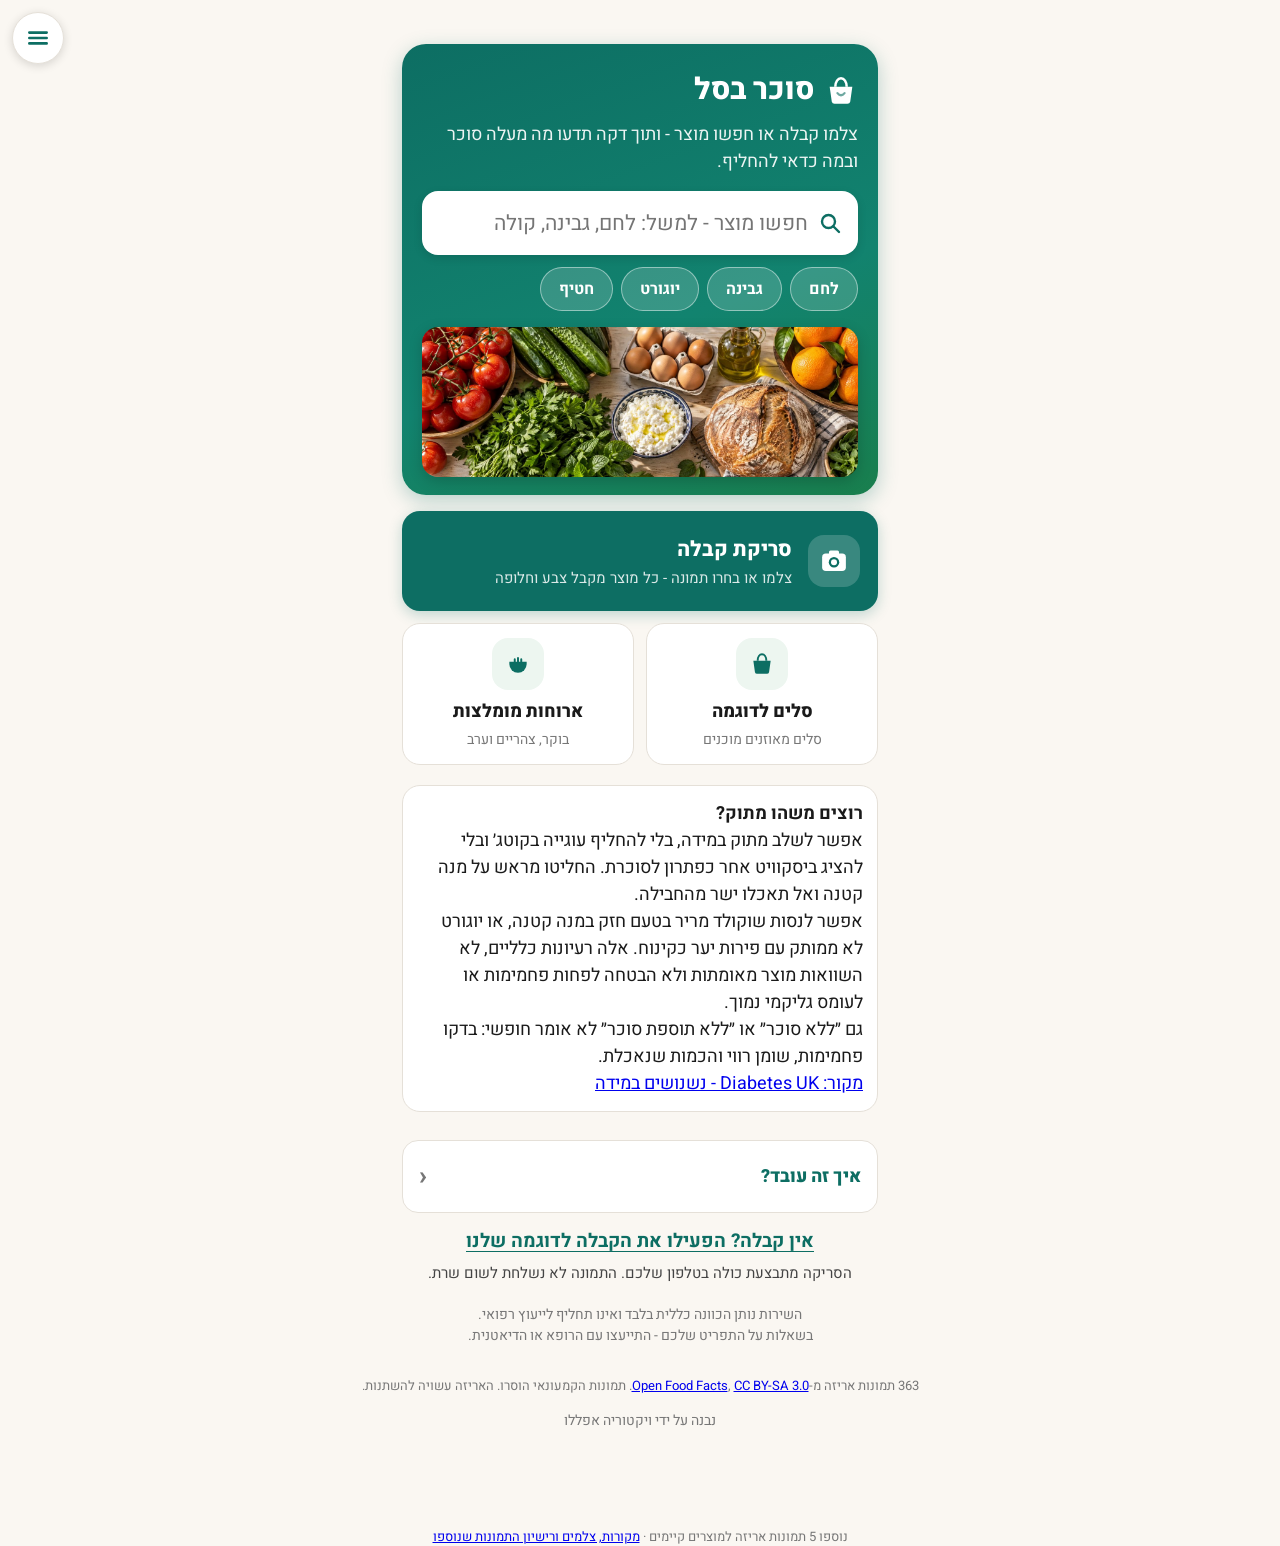
==== commit 16ffeee0: "Add five verified product photos without changing existing catalog data" ====
--- a/docs/index.html
+++ b/docs/index.html
@@ -176,5 +176,6 @@
 <p class="mini-disc">363 תמונות אריזה מ-<a href="https://world.openfoodfacts.org/" target="_blank" rel="noopener">Open Food Facts</a>, <a href="https://creativecommons.org/licenses/by-sa/3.0/" target="_blank" rel="noopener">CC BY-SA 3.0</a>. תמונות הקמעונאי הוסרו. האריזה עשויה להשתנות.</p>
 <footer class="credit">נבנה על ידי ויקטוריה אפללו</footer>
 <script src="app.js?v=11"></script>
+<p class="mini-disc">נוספו 5 תמונות אריזה למוצרים קיימים · <a href="image-credits.html" target="_blank" rel="noopener">מקורות, צלמים ורישיון התמונות שנוספו</a></p>
 </body>
 </html>
